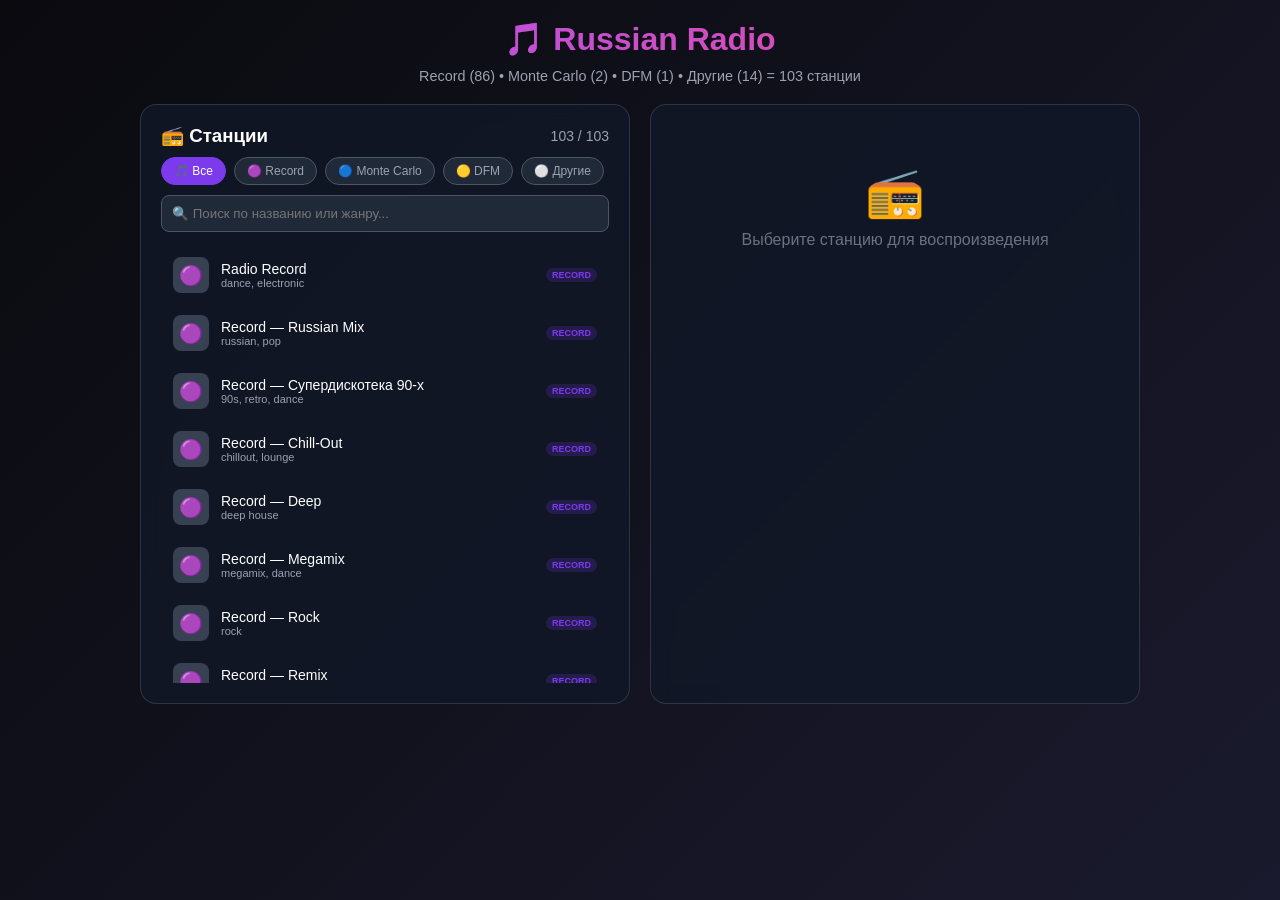
==== radio.html @ c76a8f56 "task snapshot 184c9714-91ce-4df7-bebb-6273dee99810" ====
<!DOCTYPE html>
<html lang="ru">
<head>
<meta charset="UTF-8">
<meta name="viewport" content="width=device-width, initial-scale=1.0">
<title>Russian Radio</title>
<style>
*{margin:0;padding:0;box-sizing:border-box}
body{font-family:-apple-system,BlinkMacSystemFont,'Segoe UI',sans-serif;background:linear-gradient(135deg,#0a0a0f,#1a1a2e);min-height:100vh;color:#fff;padding:20px}
.container{max-width:1000px;margin:0 auto}
h1{text-align:center;font-size:2rem;background:linear-gradient(to right,#a855f7,#ec4899);-webkit-background-clip:text;-webkit-text-fill-color:transparent;margin-bottom:10px}
.subtitle{text-align:center;color:#9ca3af;margin-bottom:20px;font-size:.9rem}
.grid{display:grid;grid-template-columns:1fr 1fr;gap:20px}
@media(max-width:768px){.grid{grid-template-columns:1fr}}
.card{background:rgba(17,24,39,.8);backdrop-filter:blur(10px);border-radius:16px;border:1px solid rgba(75,85,99,.5);padding:20px}
.stations{height:600px;display:flex;flex-direction:column}
.filter-bar{display:flex;gap:8px;margin-bottom:10px;flex-wrap:wrap}
.filter-btn{padding:6px 12px;background:#1f2937;border:1px solid #4b5563;border-radius:20px;color:#9ca3af;font-size:12px;cursor:pointer;transition:all .2s}
.filter-btn:hover,.filter-btn.active{background:#7c3aed;color:#fff;border-color:#7c3aed}
input[type=text]{width:100%;padding:10px;background:#1f2937;border:1px solid #4b5563;border-radius:8px;color:#fff;margin-bottom:15px}
input[type=text]:focus{outline:none;border-color:#a855f7}
.list{flex:1;overflow-y:auto}
.list::-webkit-scrollbar{width:6px}
.list::-webkit-scrollbar-thumb{background:rgba(168,85,247,.3);border-radius:3px}
.station{display:flex;align-items:center;gap:12px;padding:10px 12px;border-radius:8px;cursor:pointer;margin-bottom:2px;transition:all .2s}
.station:hover{background:#1f2937}
.station.active{background:rgba(168,85,247,.2);border:1px solid rgba(168,85,247,.3)}
.icon{width:36px;height:36px;background:#374151;border-radius:8px;display:flex;align-items:center;justify-content:center;font-size:1.2rem;flex-shrink:0}
.info{flex:1;min-width:0}
.name{font-weight:500;font-size:14px;white-space:nowrap;overflow:hidden;text-overflow:ellipsis}
.tags{font-size:11px;color:#9ca3af;white-space:nowrap;overflow:hidden;text-overflow:ellipsis}
.badge{font-size:9px;padding:2px 6px;border-radius:10px;font-weight:600;flex-shrink:0}
.badge-record{background:#7c3aed;color:#fff}
.badge-mc{background:#0ea5e9;color:#fff}
.badge-dfm{background:#f59e0b;color:#000}
.badge-other{background:#374151;color:#9ca3af}
.player{display:flex;flex-direction:column;gap:20px}
.player-info{display:flex;align-items:center;gap:15px}
.player-icon{width:60px;height:60px;background:linear-gradient(135deg,#9333ea,#ec4899);border-radius:12px;display:flex;align-items:center;justify-content:center;font-size:2rem;flex-shrink:0}
.player-name{font-size:1.2rem;font-weight:bold;margin-bottom:4px}
.player-tags{font-size:13px;color:#9ca3af}
.controls{display:flex;align-items:center;gap:15px}
.play-btn{width:50px;height:50px;border-radius:50%;background:linear-gradient(135deg,#9333ea,#ec4899);border:none;color:#fff;font-size:1.5rem;cursor:pointer;flex-shrink:0}
.play-btn:hover{transform:scale(1.05)}
.vol-wrap{display:flex;align-items:center;gap:8px;flex:1}
input[type=range]{flex:1;height:4px;-webkit-appearance:none;background:#374151;border-radius:2px;border:none}
input[type=range]::-webkit-slider-thumb{-webkit-appearance:none;width:14px;height:14px;background:#a855f7;border-radius:50%;cursor:pointer}
.status{font-size:12px;color:#6b7280}
.status.live{color:#22c55e}
.empty{text-align:center;padding:40px;color:#6b7280}
.count{color:#9ca3af;font-size:14px}
</style>
</head>
<body>
<div class="container">
<h1>🎵 Russian Radio</h1>
<p class="subtitle">Record (86) • Monte Carlo (2) • DFM (1) • Другие (14) = 103 станции</p>
<div class="grid">
<div class="card stations">
<div style="display:flex;justify-content:space-between;align-items:center;margin-bottom:10px">
<h3>📻 Станции</h3>
<span class="count" id="count">0</span>
</div>
<div class="filter-bar">
<button class="filter-btn active" data-filter="all">🎵 Все</button>
<button class="filter-btn" data-filter="record">🟣 Record</button>
<button class="filter-btn" data-filter="montecarlo">🔵 Monte Carlo</button>
<button class="filter-btn" data-filter="dfm">🟡 DFM</button>
<button class="filter-btn" data-filter="other">⚪ Другие</button>
</div>
<input type="text" id="search" placeholder="🔍 Поиск по названию или жанру...">
<div class="list" id="list"></div>
</div>
<div class="card player" id="player">
<div class="empty">
<div style="font-size:3rem;margin-bottom:10px">📻</div>
<p>Выберите станцию для воспроизведения</p>
</div>
</div>
</div>
</div>
<audio id="audio"></audio>
<script>
const S=[
{id:1,n:'Radio Record',u:'https://radiorecord.hostingradio.ru/rr_main96.aacp',t:'dance, electronic',g:'record'},
{id:2,n:'Record — Russian Mix',u:'https://radiorecord.hostingradio.ru/rus96.aacp',t:'russian, pop',g:'record'},
{id:3,n:'Record — Супердискотека 90-х',u:'https://radiorecord.hostingradio.ru/sd9096.aacp',t:'90s, retro, dance',g:'record'},
{id:4,n:'Record — Chill-Out',u:'https://radiorecord.hostingradio.ru/chil96.aacp',t:'chillout, lounge',g:'record'},
{id:5,n:'Record — Deep',u:'https://radiorecord.hostingradio.ru/deep96.aacp',t:'deep house',g:'record'},
{id:6,n:'Record — Megamix',u:'https://radiorecord.hostingradio.ru/mix96.aacp',t:'megamix, dance',g:'record'},
{id:7,n:'Record — Rock',u:'https://radiorecord.hostingradio.ru/rock96.aacp',t:'rock',g:'record'},
{id:8,n:'Record — Remix',u:'https://radiorecord.hostingradio.ru/rmx96.aacp',t:'remix, dance',g:'record'},
{id:9,n:'Record — Pirate Station',u:'https://radiorecord.hostingradio.ru/ps96.aacp',t:'drum and bass, dnb',g:'record'},
{id:10,n:'Record — Trancemission',u:'https://radiorecord.hostingradio.ru/tm96.aacp',t:'trance',g:'record'},
{id:11,n:'Record — Chill House',u:'https://radiorecord.hostingradio.ru/chillhouse96.aacp',t:'chill, house',g:'record'},
{id:12,n:'Record — Big Hits',u:'https://radiorecord.hostingradio.ru/bighits96.aacp',t:'hits, pop',g:'record'},
{id:13,n:'Record — Record 80-х',u:'https://radiorecord.hostingradio.ru/198096.aacp',t:'80s, retro',g:'record'},
{id:14,n:'Record — Рекорд 00-х',u:'https://radiorecord.hostingradio.ru/200096.aacp',t:'2000s, retro',g:'record'},
{id:15,n:'Record — Phonk',u:'https://radiorecord.hostingradio.ru/phonk96.aacp',t:'phonk',g:'record'},
{id:16,n:'Record — Rap Hits',u:'https://radiorecord.hostingradio.ru/rap96.aacp',t:'rap, hip-hop',g:'record'},
{id:17,n:'Record — Rap Classics',u:'https://radiorecord.hostingradio.ru/rapclassics96.aacp',t:'rap, classics',g:'record'},
{id:18,n:'Record — Techno',u:'https://radiorecord.hostingradio.ru/techno96.aacp',t:'techno',g:'record'},
{id:19,n:'Record — Trap',u:'https://radiorecord.hostingradio.ru/trap96.aacp',t:'trap',g:'record'},
{id:20,n:'Record — Dubstep',u:'https://radiorecord.hostingradio.ru/dub96.aacp',t:'dubstep',g:'record'},
{id:21,n:'Record — Hardstyle',u:'https://radiorecord.hostingradio.ru/teo96.aacp',t:'hardstyle',g:'record'},
{id:22,n:'Record — EDM',u:'https://radiorecord.hostingradio.ru/club96.aacp',t:'edm, club',g:'record'},
{id:23,n:'Record — House Hits',u:'https://radiorecord.hostingradio.ru/househits96.aacp',t:'house',g:'record'},
{id:24,n:'Record — Tech House',u:'https://radiorecord.hostingradio.ru/techouse96.aacp',t:'tech house',g:'record'},
{id:25,n:'Record — Lo-Fi',u:'https://radiorecord.hostingradio.ru/lofi96.aacp',t:'lo-fi, chill',g:'record'},
{id:26,n:'Record — Synthwave',u:'https://radiorecord.hostingradio.ru/synth96.aacp',t:'synthwave',g:'record'},
{id:27,n:'Record — Tropical',u:'https://radiorecord.hostingradio.ru/trop96.aacp',t:'tropical',g:'record'},
{id:28,n:'Record — Eurodance',u:'https://radiorecord.hostingradio.ru/eurodance96.aacp',t:'eurodance',g:'record'},
{id:29,n:'Record — GOA/PSY',u:'https://radiorecord.hostingradio.ru/goa96.aacp',t:'goa, psytrance',g:'record'},
{id:30,n:'Record — DnB Classics',u:'https://radiorecord.hostingradio.ru/drumhits96.aacp',t:'dnb',g:'record'},
{id:31,n:'Record — Armin van Buuren',u:'https://radiorecord.hostingradio.ru/armin96.aacp',t:'trance',g:'record'},
{id:32,n:'Record — Tiesto',u:'https://radiorecord.hostingradio.ru/tiesto96.aacp',t:'trance',g:'record'},
{id:33,n:'Record — David Guetta',u:'https://radiorecord.hostingradio.ru/guetta96.aacp',t:'edm',g:'record'},
{id:34,n:'Record — Martin Garrix',u:'https://radiorecord.hostingradio.ru/martingarrix64.aacp',t:'edm',g:'record'},
{id:35,n:'Record — A State of Trance',u:'https://radiorecord.hostingradio.ru/asot64.aacp',t:'trance',g:'record'},
{id:36,n:'Record — Uplifting',u:'https://radiorecord.hostingradio.ru/uplift96.aacp',t:'uplifting',g:'record'},
{id:37,n:'Record — Progressive',u:'https://radiorecord.hostingradio.ru/progr96.aacp',t:'progressive',g:'record'},
{id:38,n:'Record — Ambient',u:'https://radiorecord.hostingradio.ru/ambient96.aacp',t:'ambient',g:'record'},
{id:39,n:'Record — Neurofunk',u:'https://radiorecord.hostingradio.ru/neurofunk96.aacp',t:'neurofunk',g:'record'},
{id:40,n:'Record — Liquid Funk',u:'https://radiorecord.hostingradio.ru/liquidfunk96.aacp',t:'liquid funk',g:'record'},
{id:41,n:'Record — Future Bass',u:'https://radiorecord.hostingradio.ru/fbass96.aacp',t:'future bass',g:'record'},
{id:42,n:'Record — Future House',u:'https://radiorecord.hostingradio.ru/fut96.aacp',t:'future house',g:'record'},
{id:43,n:'Record — Bass House',u:'https://radiorecord.hostingradio.ru/jackin96.aacp',t:'bass house',g:'record'},
{id:44,n:'Record — Breaks',u:'https://radiorecord.hostingradio.ru/brks96.aacp',t:'breaks',g:'record'},
{id:45,n:'Record — Jungle',u:'https://radiorecord.hostingradio.ru/jungle96.aacp',t:'jungle',g:'record'},
{id:46,n:'Record — Electro',u:'https://radiorecord.hostingradio.ru/elect96.aacp',t:'electro',g:'record'},
{id:47,n:'Record — Rave FM',u:'https://radiorecord.hostingradio.ru/rave96.aacp',t:'rave',g:'record'},
{id:48,n:'Record — Hard Bass',u:'https://radiorecord.hostingradio.ru/hbass96.aacp',t:'hard bass',g:'record'},
{id:49,n:'Record — Russian Gold',u:'https://radiorecord.hostingradio.ru/russiangold96.aacp',t:'russian',g:'record'},
{id:50,n:'Record — Руки Вверх!',u:'https://radiorecord.hostingradio.ru/rv96.aacp',t:'russian, pop',g:'record'},
{id:51,n:'Record — Нафталин FM',u:'https://radiorecord.hostingradio.ru/naft96.aacp',t:'retro',g:'record'},
{id:52,n:'Record — Медляк FM',u:'https://radiorecord.hostingradio.ru/mdl96.aacp',t:'slow',g:'record'},
{id:53,n:'Record — Party 24/7',u:'https://radiorecord.hostingradio.ru/party96.aacp',t:'party',g:'record'},
{id:54,n:'Record — Beach Party',u:'https://radiorecord.hostingradio.ru/beach64.aacp',t:'beach',g:'record'},
{id:55,n:'Record — На шашлыки!',u:'https://radiorecord.hostingradio.ru/nashashlyki96.aacp',t:'russian',g:'record'},
{id:56,n:'Record — Black Rap',u:'https://radiorecord.hostingradio.ru/yo96.aacp',t:'rap',g:'record'},
{id:57,n:'Record — Technopop',u:'https://radiorecord.hostingradio.ru/technopop96.aacp',t:'technopop',g:'record'},
{id:58,n:'Record — Dream Dance',u:'https://radiorecord.hostingradio.ru/dream96.aacp',t:'dream',g:'record'},
{id:59,n:'Record — Disco/Funk',u:'https://radiorecord.hostingradio.ru/discofunk96.aacp',t:'disco, funk',g:'record'},
{id:60,n:'Record — Afro House',u:'https://radiorecord.hostingradio.ru/afro64.aacp',t:'afro',g:'record'},
{id:61,n:'Record — Organic',u:'https://radiorecord.hostingradio.ru/organic96.aacp',t:'organic',g:'record'},
{id:62,n:'Record — VIP House',u:'https://radiorecord.hostingradio.ru/vip96.aacp',t:'vip house',g:'record'},
{id:63,n:'Record — Workout',u:'https://radiorecord.hostingradio.ru/workout96.aacp',t:'workout',g:'record'},
{id:64,n:'Record — Latina Dance',u:'https://radiorecord.hostingradio.ru/latina96.aacp',t:'latina',g:'record'},
{id:65,n:'Record — Reggae',u:'https://radiorecord.hostingradio.ru/reggae96.aacp',t:'reggae',g:'record'},
{id:66,n:'Record — Darkside',u:'https://radiorecord.hostingradio.ru/darkside96.aacp',t:'dark',g:'record'},
{id:67,n:'Record — Future Rave',u:'https://radiorecord.hostingradio.ru/futurerave96.aacp',t:'future rave',g:'record'},
{id:68,n:'Record — Minimal/Tech',u:'https://radiorecord.hostingradio.ru/mini96.aacp',t:'minimal',g:'record'},
{id:69,n:'Record — Dream Pop',u:'https://radiorecord.hostingradio.ru/dreampop96.aacp',t:'dream pop',g:'record'},
{id:70,n:'Record — Moombahton',u:'https://radiorecord.hostingradio.ru/mmbt96.aacp',t:'moombahton',g:'record'},
{id:71,n:'Record — Midtempo',u:'https://radiorecord.hostingradio.ru/mt96.aacp',t:'midtempo',g:'record'},
{id:72,n:'Record — Trance Classics',u:'https://radiorecord.hostingradio.ru/trancehits96.aacp',t:'trance',g:'record'},
{id:73,n:'Record — Trancehouse',u:'https://radiorecord.hostingradio.ru/trancehouse96.aacp',t:'trancehouse',g:'record'},
{id:74,n:'Record — House Classics',u:'https://radiorecord.hostingradio.ru/houseclss96.aacp',t:'house',g:'record'},
{id:75,n:'Record — EDM Classics',u:'https://radiorecord.hostingradio.ru/edmhits96.aacp',t:'edm',g:'record'},
{id:76,n:'Record — Lo-Fi House',u:'https://radiorecord.hostingradio.ru/lofihouse64.aacp',t:'lo-fi house',g:'record'},
{id:77,n:'Record — Summer Lounge',u:'https://radiorecord.hostingradio.ru/summerlounge64.aacp',t:'lounge',g:'record'},
{id:78,n:'Record — На Хайпе',u:'https://radiorecord.hostingradio.ru/hype96.aacp',t:'hype',g:'record'},
{id:79,n:'Record — Колбасный Цех',u:'https://radiorecord.hostingradio.ru/pump96.aacp',t:'hard',g:'record'},
{id:80,n:'Record — Tecktonik',u:'https://radiorecord.hostingradio.ru/tecktonik96.aacp',t:'tecktonik',g:'record'},
{id:81,n:'Record — Симфония FM',u:'https://radiorecord.hostingradio.ru/symph96.aacp',t:'symphonic',g:'record'},
{id:82,n:'Record — TOP 100 EDM',u:'https://radiorecord.hostingradio.ru/top100edm96.aacp',t:'top edm',g:'record'},
{id:83,n:'Record — Gold',u:'https://radiorecord.hostingradio.ru/gold96.aacp',t:'gold',g:'record'},
{id:84,n:'Record — Ibiza',u:'https://radiorecord.hostingradio.ru/ibiza96.aacp',t:'ibiza',g:'record'},
{id:85,n:'Record — 10s Dance',u:'https://radiorecord.hostingradio.ru/201096.aacp',t:'2010s',g:'record'},
{id:86,n:'Record — 70s Dance',u:'https://radiorecord.hostingradio.ru/197096.aacp',t:'70s',g:'record'},
{id:100,n:'Monte Carlo',u:'https://montecarlo.hostingradio.ru/montecarlo128.mp3',t:'lounge, chillout, jazz',g:'montecarlo'},
{id:101,n:'Monte Carlo — Jazz',u:'https://montecarlo.hostingradio.ru/mcjazz96.aacp',t:'jazz, smooth',g:'montecarlo'},
{id:110,n:'DFM',u:'https://dfm.hostingradio.ru/dfm128.mp3',t:'dance, pop, hits',g:'dfm'},
{id:200,n:'Русское Радио',u:'https://rusradio.hostingradio.ru/rusradio128.mp3',t:'pop, russian',g:'other'},
{id:201,n:'Европа Плюс',u:'https://ep256.hostingradio.ru:8052/europaplus256.mp3',t:'pop, hit',g:'other'},
{id:202,n:'Ретро ФМ',u:'https://retroserver.streamr.ru:8043/retro256.mp3',t:'retro, 70s, 80s',g:'other'},
{id:203,n:'Наше Радио',u:'https://nashe1.hostingradio.ru/nashe-256',t:'rock, russian',g:'other'},
{id:204,n:'Авторадио',u:'https://cast.fmprod.ru:8443/avto_256',t:'pop, russian',g:'other'},
{id:205,n:'Love Radio',u:'https://microitv1.hostingradio.ru:8016/loveradio',t:'pop, love',g:'other'},
{id:206,n:'Хит FM',u:'https://hitfm.hostingradio.ru/hitfm128.mp3',t:'pop, hit',g:'other'},
{id:207,n:'Радиоmaximum',u:'https://maximum.hostingradio.ru/maximum128.mp3',t:'rock',g:'other'},
{id:208,n:'Радио Шансон',u:'https://chanson.hostingradio.ru:8041/shanson128.mp3',t:'chanson',g:'other'},
{id:209,n:'Comedy Radio',u:'https://comedy.hostingradio.ru/comedy128.mp3',t:'pop, humor',g:'other'},
{id:210,n:'Rock FM',u:'https://rockfm.hostingradio.ru/rockfm128.mp3',t:'rock',g:'other'},
{id:211,n:'Radio ENERGY',u:'https://energy.hostingradio.ru/energy128.mp3',t:'dance, pop',g:'other'},
{id:212,n:'Радио Дача',u:'https://cast.fmprod.ru:8443/radiodacha_256',t:'pop, russian',g:'other'},
{id:213,n:'Новое Радио',u:'https://cast.fmprod.ru:8443/novoeradio_256',t:'pop, russian',g:'other'}
];
let cur=null,play=false,filt='all';
const au=document.getElementById('audio');
const B={record:'RECORD',montecarlo:'MC',dfm:'DFM',other:'FM'};
const I={record:'🟣',montecarlo:'🔵',dfm:'🟡',other:'📻'};
const C={record:'#7c3aed',montecarlo:'#0ea5e9',dfm:'#f59e0b',other:'#6b7280'};
function gf(){const q=document.getElementById('search').value.toLowerCase();return S.filter(s=>(filt==='all'||s.g===filt)&&(!q||s.n.toLowerCase().includes(q)||s.t.toLowerCase().includes(q)))}
function r(){const l=gf();document.getElementById('count').textContent=l.length+' / '+S.length;const c=document.getElementById('list');if(!l.length){c.innerHTML='<div class="empty">Ничего не найдено</div>';return}c.innerHTML=l.map(s=>`<div class="station ${cur&&cur.id===s.id?'active':''}" data-id="${s.id}"><div class="icon">${I[s.g]}</div><div class="info"><div class="name">${s.n}</div><div class="tags">${s.t}</div></div><span class="badge" style="background:${C[s.g]}30;color:${C[s.g]}">${B[s.g]}</span></div>`).join('');c.querySelectorAll('.station').forEach(e=>{e.onclick=()=>{const s=S.find(x=>x.id==e.dataset.id);if(s)sel(s)}})}
function sel(s){cur=s;r();sp();pl()}
function sp(){if(!cur)return;document.getElementById('player').innerHTML=`<div class="player-info"><div class="player-icon">${I[cur.g]}</div><div style="min-width:0;flex:1"><div class="player-name" style="white-space:nowrap;overflow:hidden;text-overflow:ellipsis">${cur.n}</div><div class="player-tags">${cur.t}</div></div></div><div class="controls"><button class="play-btn" id="btn">${play?'⏸':'▶'}</button><div class="vol-wrap"><span style="font-size:12px">🔊</span><input type="range" id="vol" min="0" max="1" step="0.01" value="${au.volume}"></div></div><div class="status ${play?'live':''}">${play?'● LIVE — играет':'○ Пауза'}</div>`;document.getElementById('btn').onclick=tg;document.getElementById('vol').oninput=e=>au.volume=e.target.value}
function pl(){if(!cur)return;au.src=cur.u;au.play().then(()=>{play=true;sp()}).catch(()=>{au.src='https://corsproxy.io/?'+encodeURIComponent(cur.u);au.play().then(()=>{play=true;sp()}).catch(()=>alert('Не удалось: '+cur.n))})}
function tg(){if(play){au.pause();play=false}else{au.play();play=true}sp()}
document.querySelectorAll('.filter-btn').forEach(b=>{b.onclick=()=>{document.querySelectorAll('.filter-btn').forEach(x=>x.classList.remove('active'));b.classList.add('active');filt=b.dataset.filter;r()}});
document.getElementById('search').oninput=()=>r();
r();
</script>
</body>
</html>
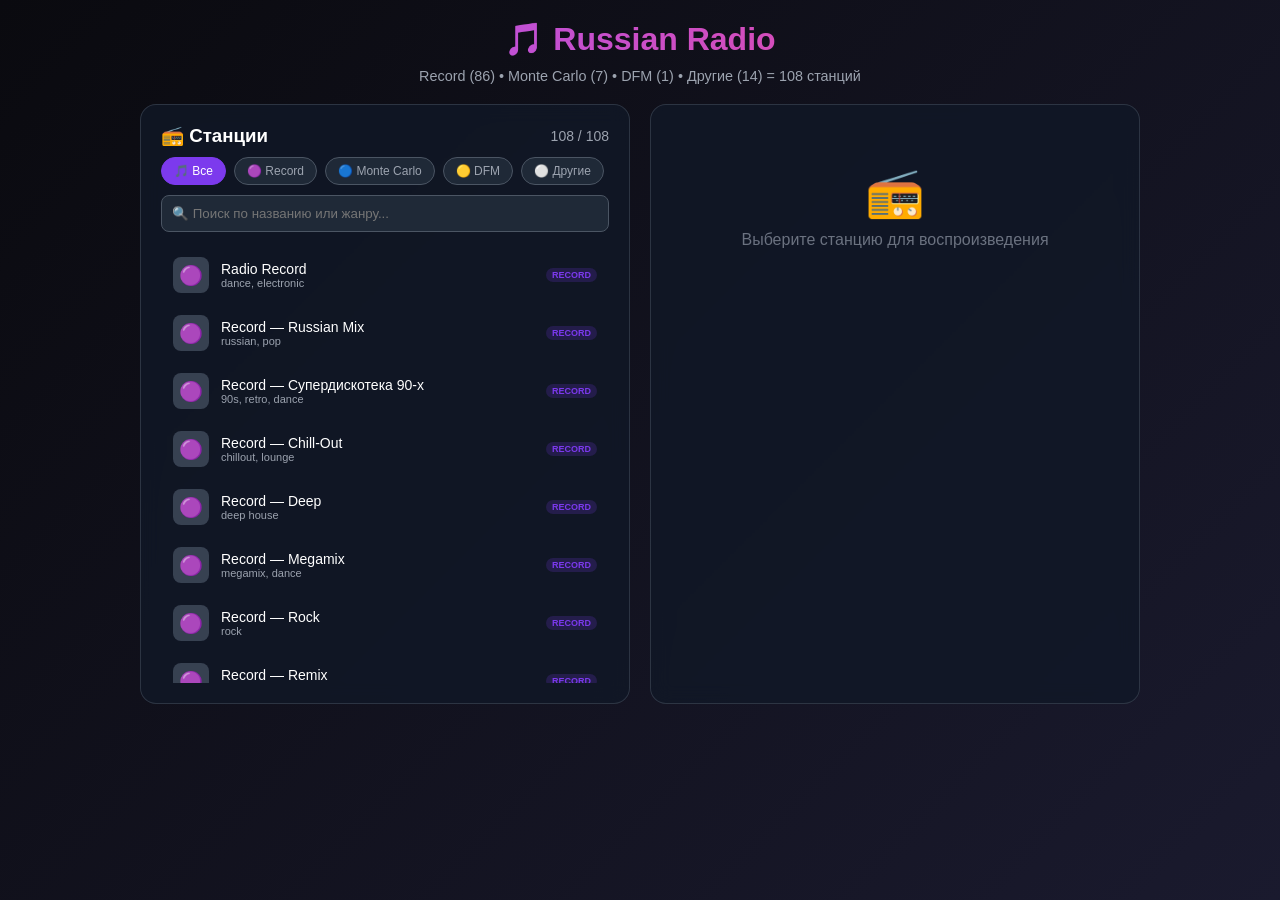
==== commit 7a80af11: "task snapshot 7eba1ae1-07a9-4303-a350-f555279b033d" ====
--- a/radio.html
+++ b/radio.html
@@ -54,7 +54,7 @@
 <body>
 <div class="container">
 <h1>🎵 Russian Radio</h1>
-<p class="subtitle">Record (86) • Monte Carlo (2) • DFM (1) • Другие (14) = 103 станции</p>
+<p class="subtitle">Record (86) • Monte Carlo (7) • DFM (1) • Другие (14) = 108 станций</p>
 <div class="grid">
 <div class="card stations">
 <div style="display:flex;justify-content:space-between;align-items:center;margin-bottom:10px">
@@ -169,7 +169,12 @@
 {id:85,n:'Record — 10s Dance',u:'https://radiorecord.hostingradio.ru/201096.aacp',t:'2010s',g:'record'},
 {id:86,n:'Record — 70s Dance',u:'https://radiorecord.hostingradio.ru/197096.aacp',t:'70s',g:'record'},
 {id:100,n:'Monte Carlo',u:'https://montecarlo.hostingradio.ru/montecarlo128.mp3',t:'lounge, chillout, jazz',g:'montecarlo'},
-{id:101,n:'Monte Carlo — Jazz',u:'https://montecarlo.hostingradio.ru/mcjazz96.aacp',t:'jazz, smooth',g:'montecarlo'},
+{id:101,n:'Monte Carlo — Санкт-Петербург',u:'https://montecarlo.hostingradio.ru/montecarlo96.aacp',t:'lounge, pop, rock, spb',g:'montecarlo'},
+{id:102,n:'Monte Carlo — Jazz',u:'https://montecarlo.hostingradio.ru/mcjazz96.aacp',t:'jazz, smooth',g:'montecarlo'},
+{id:103,n:'Monte Carlo — Gold Collection',u:'https://montecarlo.hostingradio.ru/mcgold96.aacp',t:'gold, hits, classics',g:'montecarlo'},
+{id:104,n:'Monte Carlo — Bossa Nova',u:'https://mc-mcbossa.hostingradio.ru/mcbossa96.aacp',t:'bossa nova, jazz, latin',g:'montecarlo'},
+{id:105,n:'Monte Carlo — Sweet',u:'https://montecarlo.hostingradio.ru/mcsweet96.aacp',t:'sweet, romantic, chill',g:'montecarlo'},
+{id:106,n:'Monte Carlo — Golf Club',u:'https://montecarlo.hostingradio.ru/golfcup96.aacp',t:'lounge, easy listening',g:'montecarlo'},
 {id:110,n:'DFM',u:'https://dfm.hostingradio.ru/dfm128.mp3',t:'dance, pop, hits',g:'dfm'},
 {id:200,n:'Русское Радио',u:'https://rusradio.hostingradio.ru/rusradio128.mp3',t:'pop, russian',g:'other'},
 {id:201,n:'Европа Плюс',u:'https://ep256.hostingradio.ru:8052/europaplus256.mp3',t:'pop, hit',g:'other'},
